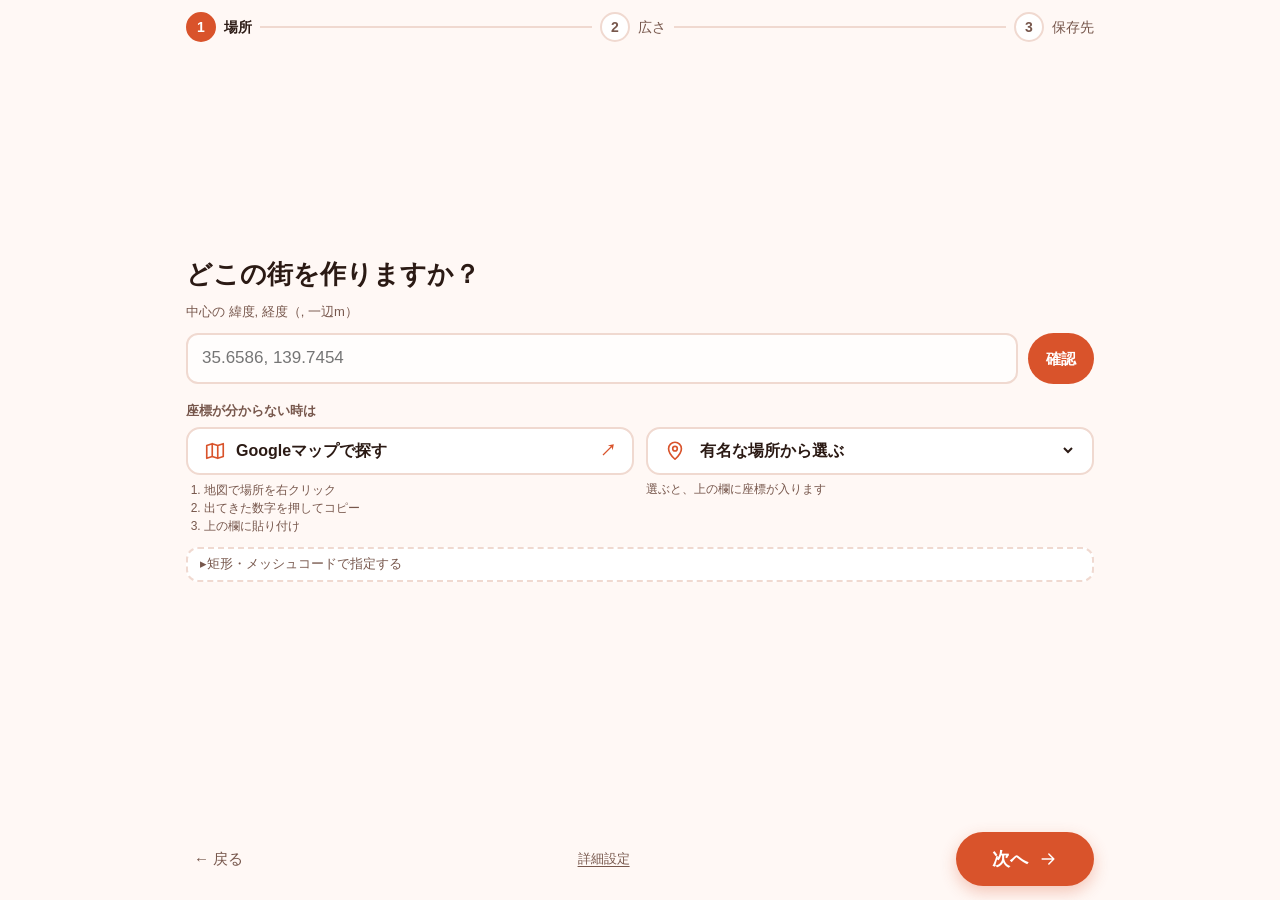
==== plateau_blend/web/index.html @ 2f255ffb "GUIをpywebviewの一問ずつ画面で作り直す 既定の起動を新しい画面にし、--legacyと起動失敗時は今のTk画面を使う。 仕様は docs/gui_v2_spec.md。Workbenchの" ====
<!doctype html>
<html lang="ja">
<head>
<meta charset="utf-8">
<meta name="viewport" content="width=device-width, initial-scale=1">
<title>PLATEAU → Blender Bridge</title>
<link rel="stylesheet" href="app.css">
</head>
<body>
<svg width="0" height="0" style="position:absolute" aria-hidden="true">
  <symbol id="i-cube" viewBox="0 0 24 24"><path d="M12 2 3 7v10l9 5 9-5V7l-9-5zM3 7l9 5 9-5M12 12v10"/></symbol>
  <symbol id="i-check" viewBox="0 0 24 24"><path d="m5 12.5 4.5 4.5L19 7.5"/></symbol>
  <symbol id="i-cross" viewBox="0 0 24 24"><path d="M6 6l12 12M18 6 6 18"/></symbol>
  <symbol id="i-arrow" viewBox="0 0 24 24"><path d="M5 12h14M13 6l6 6-6 6"/></symbol>
  <symbol id="i-map" viewBox="0 0 24 24"><path d="M9 4 3 6v14l6-2 6 2 6-2V4l-6 2-6-2zM9 4v14M15 6v14"/></symbol>
  <symbol id="i-pin" viewBox="0 0 24 24"><path d="M12 21s-7-6.2-7-11.5A7 7 0 0 1 19 9.5C19 14.8 12 21 12 21z"/><circle cx="12" cy="9.5" r="2.5"/></symbol>
  <symbol id="i-blender" viewBox="0 0 24 24"><circle cx="14" cy="13" r="6"/><circle cx="14" cy="13" r="2"/><path d="M8 13H3M9.5 8.5 5 5"/></symbol>
</svg>

<div class="win">
  <div class="body">
    <div class="stepper" id="stepper">
      <button type="button" data-step="1" class="on"><span class="n">1</span>場所</button><span class="line"></span>
      <button type="button" data-step="2"><span class="n">2</span>広さ</button><span class="line"></span>
      <button type="button" data-step="3"><span class="n">3</span>保存先</button>
    </div>

    <div class="banner" id="blender-banner" hidden>
      <b>Blenderが見つかりません</b>
      <button type="button" class="ghost" id="get-blender">Blenderを入手する（公式サイト）</button>
      <button type="button" class="ghost" id="rescan">入れたら再スキャン</button>
    </div>

    <div class="views">
      <section class="view" id="view-input">
        <div class="wz" data-wz="1">
          <h1 class="q">どこの街を作りますか？</h1>
          <label class="field-label" id="area-label" for="area-input">中心の 緯度, 経度（, 一辺m）</label>
          <div class="field">
            <input id="area-input" type="text" autocomplete="off" spellcheck="false" placeholder="35.6586, 139.7454">
            <button type="button" class="next small" id="check-place">確認</button>
          </div>
          <p class="result" id="place-info" role="status" aria-live="polite" hidden></p>
          <p class="error" id="place-error" role="alert" hidden>場所を選ぶか、座標を入れてください</p>
          <div class="helpers">
            <p class="helpers-title">座標が分からない時は</p>
            <div class="helper-row">
              <div class="helper">
                <button type="button" class="helper-btn" id="maps-open">
                  <svg class="ic"><use href="#i-map"/></svg><span>Googleマップで探す</span><span class="ext">↗</span>
                </button>
                <ol class="mini-steps">
                  <li>地図で場所を右クリック</li>
                  <li>出てきた数字を押してコピー</li>
                  <li>上の欄に貼り付け</li>
                </ol>
              </div>
              <div class="helper">
                <label class="helper-btn select-btn">
                  <svg class="ic"><use href="#i-pin"/></svg>
                  <select id="place-select" aria-label="有名な場所から選ぶ">
                    <option value="">有名な場所から選ぶ</option>
                  </select>
                </label>
                <p class="mini-note">選ぶと、上の欄に座標が入ります</p>
              </div>
            </div>
          </div>
          <details class="more" id="more-modes">
            <summary>矩形・メッシュコードで指定する</summary>
            <div class="modes" id="modes" role="radiogroup" aria-label="指定のしかた">
              <button type="button" role="radio" data-mode="center" aria-checked="true">中心点</button>
              <button type="button" role="radio" data-mode="bbox" aria-checked="false">矩形</button>
              <button type="button" role="radio" data-mode="mesh" aria-checked="false">メッシュコード</button>
            </div>
            <p class="hint" id="area-hint"></p>
          </details>
        </div>

        <div class="wz" data-wz="2" hidden>
          <h1 class="q" id="size-question">どのくらいの広さにしますか？</h1>
          <p class="qs" id="size-lead">広いほど時間がかかります。迷ったら真ん中の「標準」で大丈夫です。</p>
          <div class="sizes" id="sizes" role="radiogroup" aria-label="広さ"></div>
          <p class="note-box" id="size-fixed" hidden>広さは入力した範囲で決まります。</p>
        </div>

        <div class="wz" data-wz="3" hidden>
          <h1 class="q">ここに保存します</h1>
          <div class="saveloc" id="saveloc" role="radiogroup" aria-label="保存場所">
            <button type="button" role="radio" data-kind="documents" aria-checked="true">ドキュメント</button>
            <button type="button" role="radio" data-kind="app" aria-checked="false">アプリのフォルダ</button>
            <button type="button" role="radio" data-kind="other" aria-checked="false">その他…</button>
          </div>
          <div class="file">
            <div class="fname" id="output-name" title="">scene.blend</div>
            <div class="ffolder" id="output-folder" title=""></div>
            <button type="button" class="ghost" id="choose-output">変更</button>
          </div>
          <dl class="summary">
            <dt>場所</dt><dd id="summary-place" title="">—</dd>
            <dt>広さ</dt><dd id="summary-area" title="">—</dd>
          </dl>
          <p class="hint" id="rename-note" hidden></p>
          <p class="error" id="start-error" role="alert" hidden></p>
        </div>
      </section>

      <section class="view run" id="view-run" hidden>
        <div class="ring">
          <svg viewBox="0 0 36 36" aria-hidden="true">
            <circle cx="18" cy="18" r="15.5" fill="none" stroke="#F0D9D0" stroke-width="3"/>
            <circle id="ring-progress" cx="18" cy="18" r="15.5" fill="none" stroke="#D9532B"
                    stroke-width="3" stroke-linecap="round" pathLength="100" stroke-dasharray="25 100"/>
          </svg>
          <span id="ring-label">1/4</span>
        </div>
        <p class="stage-txt" id="stage-text">データを探しています…</p>
        <p id="run-summary">—</p>
        <div class="run-actions">
          <button type="button" class="cancel" id="btn-cancel">中止する</button>
          <button type="button" class="linkbtn" id="btn-run-log">くわしく見る</button>
        </div>
      </section>

      <section class="view party" id="view-done" hidden>
        <div class="cube"><svg class="ic"><use href="#i-cube"/></svg></div>
        <h1 class="q">街ができました！</h1>
        <p class="done-name" id="done-name" title="">—</p>
        <p class="done-folder" id="done-folder" title=""></p>
        <button type="button" class="next" id="btn-open-result">
          <svg class="ic"><use href="#i-blender"/></svg>Blenderで街を開く
        </button>
        <div class="where">
          <button type="button" class="linkbtn" id="btn-open-folder">保存したフォルダを開く</button>
          　・　
          <button type="button" class="linkbtn" id="btn-again">別の街を作る</button>
        </div>
      </section>

      <section class="view message" id="view-cancelled" hidden>
        <div class="badge neutral">■</div>
        <h1 class="q">中止しました</h1>
        <p class="qs" id="cancelled-text"></p>
        <div class="message-actions">
          <button type="button" class="next" id="btn-retry-cancelled">もう一度作る</button>
          <button type="button" class="linkbtn" data-open-log>くわしく見る</button>
        </div>
      </section>

      <section class="view message" id="view-failed" hidden>
        <div class="badge bad">✗</div>
        <h1 class="q" id="failed-title">作れませんでした</h1>
        <p class="qs" id="failed-text"></p>
        <div class="message-actions">
          <button type="button" class="next" id="btn-retry-failed">もう一度作る</button>
          <button type="button" class="linkbtn" data-open-log>くわしく見る</button>
          <button type="button" class="linkbtn" id="btn-save-log">ログを保存</button>
        </div>
      </section>

      <section class="view advanced" id="view-advanced" hidden>
        <div class="adv-head">
          <h1 class="q">詳細設定</h1>
          <button type="button" class="back" id="btn-adv-back">← 戻る</button>
        </div>
        <div class="adv-grid">
          <label for="adv-output">保存先（フルパス）</label>
          <div class="row">
            <input id="adv-output" type="text" autocomplete="off" spellcheck="false">
            <button type="button" class="ghost" id="adv-output-browse">参照</button>
          </div>
          <label for="adv-blender">Blender本体</label>
          <div class="row">
            <input id="adv-blender" type="text" autocomplete="off" spellcheck="false">
            <button type="button" class="ghost" id="adv-blender-browse">参照</button>
          </div>
          <label for="adv-nusamai">nusamai CLI</label>
          <div class="row">
            <input id="adv-nusamai" type="text" autocomplete="off" spellcheck="false">
            <button type="button" class="ghost" id="adv-nusamai-browse">参照</button>
          </div>
          <label for="adv-epsg">EPSG</label>
          <input id="adv-epsg" type="text" autocomplete="off" spellcheck="false">
          <label for="adv-lod">建物LOD</label>
          <select id="adv-lod">
            <option value="min_lod">min_lod</option>
            <option value="max_lod">max_lod</option>
            <option value="textured_max_lod" selected>textured_max_lod</option>
          </select>
          <label for="adv-zoom">航空写真ズーム</label>
          <select id="adv-zoom">
            <option value="14">14</option><option value="15">15</option>
            <option value="16">16</option><option value="17">17</option>
            <option value="18" selected>18</option>
          </select>
          <label for="adv-dem">地形のサンプル密度</label>
          <select id="adv-dem">
            <option value="40">40</option><option value="60">60</option>
            <option value="100" selected>100</option><option value="160">160</option>
            <option value="256">256</option>
          </select>
          <label for="adv-axis">OBJ座標軸</label>
          <select id="adv-axis">
            <option value="auto" selected>auto</option>
            <option value="xyz">xyz</option>
            <option value="yxz">yxz</option>
          </select>
          <span></span>
          <label class="check"><input type="checkbox" id="adv-clip" checked> 矩形範囲で建物を切り出す</label>
        </div>
        <div class="adv-actions">
          <button type="button" class="ghost" id="adv-preview">取得対象の確認</button>
          <button type="button" class="ghost" id="adv-diagnose">環境診断</button>
          <button type="button" class="ghost" id="adv-smoke">Blender自己診断</button>
          <button type="button" class="ghost" id="adv-manual">手動OBJモード</button>
          <button type="button" class="ghost" id="adv-rescan">Blender / CLIを再スキャン</button>
        </div>
        <div class="log-head">
          <span>ログ</span>
          <span>
            <button type="button" class="linkbtn" id="adv-save-log">ログを保存</button>
            　・　
            <button type="button" class="linkbtn" id="adv-copy-log">ログをコピー</button>
          </span>
        </div>
        <textarea id="adv-log" class="log" readonly aria-label="ログ"></textarea>
        <p class="foot">PLATEAU → Blender Bridge <span id="foot-version"></span>　データ出典: Project PLATEAU / 国土地理院。公開時は利用条件をご確認ください。</p>
      </section>
    </div>

    <div class="nav" id="nav">
      <button type="button" class="back" id="btn-back">← 戻る</button>
      <button type="button" class="linkbtn" id="btn-advanced">詳細設定</button>
      <button type="button" class="next" id="btn-next"><span id="next-label">次へ</span> <svg class="ic"><use href="#i-arrow"/></svg></button>
    </div>
  </div>
</div>
<script src="app.js"></script>
</body>
</html>
---- plateau_blend/web/app.css ----
/* B. 一問ずつのウィザード（docs/gui_v2_directions/directions.html の #B が土台）
   v2.1: 730x580 でも入力・作成中・完了・中止・失敗は縦スクロールを出さない。詳細設定だけスクロールする。 */
:root{
  --p:#D9532B;--p2:#FFDBCF;--ink:#2B1A14;--soft:#FFF8F5;--line:#F0D9D0;--muted:#77574C;
  --ok:#2E7D4F;--bad:#8A2B18;--ok-bg:#E7F5EC;--bad-bg:#FFEDE8;
  --grey:#5F5450;--grey-bg:#F1EEEC;--grey-line:#D9D2CE;
}
*{box-sizing:border-box}
[hidden]{display:none!important}
html,body{height:100%}
body{
  margin:0;overflow:hidden;background:var(--soft);color:var(--ink);
  font-family:"BIZ UDPGothic","Yu Gothic UI",sans-serif;
  font-size:15px;line-height:1.45;
}
button{font:inherit;color:inherit}
input,select,textarea{font:inherit;color:inherit}
svg.ic{
  width:20px;height:20px;flex:none;fill:none;stroke:currentColor;stroke-width:1.8;
  stroke-linecap:round;stroke-linejoin:round;
}

.win{height:100%;background:var(--soft)}
.body{
  height:100%;max-width:980px;margin:0 auto;padding:8px 36px 14px;
  display:flex;flex-direction:column;gap:6px;
}

/* 手順バー */
.stepper{display:flex;align-items:center;gap:8px;margin:4px 0 6px;flex:none}
.stepper button{
  all:unset;cursor:pointer;display:flex;gap:8px;align-items:center;font-size:14px;
  color:var(--muted);border-radius:8px;
}
.stepper button:focus-visible{outline:2px solid var(--p);outline-offset:2px}
.stepper .n{
  width:30px;height:30px;border-radius:50%;border:2px solid var(--line);
  display:grid;place-items:center;font-weight:700;background:#fff;
}
.stepper .line{flex:1;height:2px;background:var(--line)}
.stepper .on{color:var(--ink);font-weight:700}
.stepper .on .n{background:var(--p);border-color:var(--p);color:#fff}
.stepper .past .n{background:var(--p2);border-color:var(--p2);color:var(--p)}
.stepper button[data-ahead="true"]{opacity:.55}
.stepper button:disabled{cursor:default}

/* 画面の入れ物（スクロールさせない） */
.views{flex:1;min-height:0;display:flex;flex-direction:column}
.view{flex:1;min-height:0;display:flex;flex-direction:column;overflow:hidden}
.view.advanced{overflow-y:auto;display:block;padding-right:6px}

/* 質問 */
.wz{display:flex;flex-direction:column;gap:8px;min-height:0}
.q{font-size:26px;font-weight:700;margin:0;line-height:1.25}
.qs{color:var(--muted);margin:0 0 6px;font-size:14px}

/* 1問目 */
.field-label{display:block;font-size:13px;color:var(--muted)}
.field{display:flex;gap:10px;align-items:stretch}
.field input{
  flex:1;min-width:0;border:2px solid var(--line);border-radius:12px;padding:11px 14px;
  font-size:17px;background:#FFFDFC;
}
.field input:focus{outline:none;border-color:var(--p);box-shadow:0 0 0 4px rgba(217,83,43,.12)}
/* 座標が分からない時の2つの逃げ道。同じ形のボタンを並べる */
.helpers{margin-top:6px}
.helpers-title{margin:0 0 6px;font-size:13px;font-weight:700;color:var(--muted)}
.helper-row{display:grid;grid-template-columns:1fr 1fr;gap:12px}
.helper{display:flex;flex-direction:column;gap:6px;min-width:0}
.helper-btn{
  display:flex;align-items:center;gap:10px;width:100%;min-height:48px;padding:10px 16px;
  border:2px solid var(--line);border-radius:14px;background:#fff;color:var(--ink);
  font:inherit;font-size:16px;font-weight:700;cursor:pointer;text-align:left;
}
.helper-btn .ic{color:var(--p);width:22px;height:22px}
.helper-btn .ext{margin-left:auto;color:var(--p)}
.helper-btn:hover,.helper-btn:focus-within{border-color:var(--p);background:#FFF1EC}
.helper-btn:focus-visible{outline:2px solid var(--p);outline-offset:2px}
.select-btn select{
  flex:1;min-width:0;border:0;background:transparent;font:inherit;font-weight:700;cursor:pointer;
  padding:0;outline:none;
}
.mini-steps{margin:0;padding-left:1.5em;font-size:12px;color:var(--muted);line-height:1.5}
.mini-note{margin:0;font-size:12px;color:var(--muted)}

.more{border:2px dashed var(--line);border-radius:12px;padding:6px 12px;background:#fff}
.more>summary{cursor:pointer;font-size:13px;color:var(--muted);list-style:none}
.more>summary::-webkit-details-marker{display:none}
.more>summary::before{content:"▸ ";display:inline-block}
.more[open]>summary::before{content:"▾ "}
.modes{
  display:inline-flex;border:2px solid var(--line);border-radius:999px;overflow:hidden;
  margin:8px 0 6px;background:#fff;
}
.modes button{border:0;background:#fff;padding:6px 16px;font-size:13px;cursor:pointer;color:var(--muted)}
.modes button+button{border-left:1px solid var(--line)}
.modes button[aria-checked="true"]{background:var(--p2);color:var(--ink);font-weight:700}
.modes button:focus-visible{outline:2px solid var(--p);outline-offset:-2px}
.hint{color:var(--muted);font-size:12px;margin:2px 0 0}
.muted{color:var(--muted);font-size:13px}

.result{margin:0;padding:8px 12px;border-radius:10px;font-size:13px;white-space:pre-line}
.result.ok{background:var(--ok-bg);border:1px solid #BFE3CC;color:#1E5E39}
.result.bad{background:var(--bad-bg);border:1px solid #F6C7B6;color:var(--bad)}
.result.unknown{background:var(--grey-bg);border:1px solid var(--grey-line);color:var(--grey)}
.result.ok::before{content:"✓ ";font-weight:700}
.result.bad::before{content:"✗ ";font-weight:700}
.result.unknown::before{content:"! ";font-weight:700}
.error{
  margin:0;padding:8px 12px;border-radius:10px;font-size:13px;
  background:var(--bad-bg);border:1px solid #F6C7B6;color:var(--bad);
}
.error::before{content:"✗ ";font-weight:700}

/* 広さ */
.sizes{display:grid;grid-template-columns:repeat(3,1fr);gap:12px;margin-top:4px}
.sizes.four{grid-template-columns:repeat(4,1fr);gap:8px}
.sizes .pick{align-items:center;text-align:center;padding:16px 10px}
.sizes.four .pick{padding:12px 6px}
.sizes .sq{
  background:repeating-linear-gradient(45deg,#F6C7B6 0 6px,#FBE3DA 6px 12px);
  border-radius:6px;margin-bottom:6px;
}
.sizes .sq.free{background:none;border:2px dashed var(--muted)}
.sizes b{font-size:19px}
.sizes.four b{font-size:15px;line-height:1.3;overflow-wrap:anywhere}
.note-box{background:#fff;border:2px solid var(--line);border-radius:14px;padding:16px 18px;margin:0;font-size:15px}

.pick{
  background:#fff;border:2px solid var(--line);border-radius:16px;
  font-size:15px;display:flex;flex-direction:column;gap:4px;
  text-align:left;cursor:pointer;
}
.pick small{color:var(--muted);font-size:12px}
.pick:hover{border-color:var(--p2)}
.pick.sel{border-color:var(--p);background:#FFF1EC;box-shadow:0 0 0 4px rgba(217,83,43,.12)}
.pick:focus-visible{outline:2px solid var(--p);outline-offset:2px}

/* 3問目 */
.saveloc{display:inline-flex;border:2px solid var(--line);border-radius:999px;overflow:hidden;background:#fff;align-self:flex-start}
.saveloc button{border:0;background:#fff;padding:7px 16px;font-size:13px;cursor:pointer;color:var(--muted)}
.saveloc button+button{border-left:1px solid var(--line)}
.saveloc button[aria-checked="true"]{background:var(--p2);color:var(--ink);font-weight:700}
.saveloc button:focus-visible{outline:2px solid var(--p);outline-offset:-2px}

.file{
  background:#fff;border:2px solid var(--line);border-radius:16px;padding:12px 16px;
  display:grid;grid-template-columns:1fr auto;gap:2px 16px;align-items:center;min-width:0;
}
.fname{font-size:19px;font-weight:700;min-width:0;white-space:nowrap;overflow:hidden;text-overflow:ellipsis;grid-column:1}
.ffolder{font-size:12px;color:var(--muted);min-width:0;white-space:nowrap;overflow:hidden;text-overflow:ellipsis;grid-column:1}
.file .ghost{grid-column:2;grid-row:1/3}
.summary{display:grid;grid-template-columns:auto 1fr;gap:4px 16px;margin:0;font-size:13px;min-width:0}
.summary dt{color:var(--muted)}
.summary dd{margin:0;min-width:0;white-space:nowrap;overflow:hidden;text-overflow:ellipsis}

.ghost{
  border:2px solid var(--line);background:#fff;border-radius:999px;padding:7px 18px;
  cursor:pointer;font-size:13px;color:var(--muted);white-space:nowrap;
}
.ghost:hover{border-color:var(--p);color:var(--ink)}
.ghost:focus-visible{outline:2px solid var(--p);outline-offset:2px}
.ghost:disabled{opacity:.5;cursor:default}

/* ナビゲーション */
.nav{display:flex;justify-content:space-between;align-items:center;gap:16px;margin-top:4px;flex:none}
.back{all:unset;cursor:pointer;color:var(--muted);font-size:15px;padding:10px 8px;border-radius:8px}
.back:disabled{opacity:.4;cursor:default}
.back:focus-visible{outline:2px solid var(--p)}
.next{
  border:0;border-radius:999px;background:var(--p);color:#fff;font-size:18px;font-weight:700;
  padding:14px 36px;display:flex;gap:10px;align-items:center;cursor:pointer;
  box-shadow:0 6px 16px rgba(217,83,43,.3);
}
.next.small{font-size:15px;padding:10px 18px;box-shadow:none;white-space:nowrap}
.next:hover{background:#C4461F}
.next:disabled{opacity:.6;cursor:default}
.next:focus-visible{outline:3px solid var(--p2);outline-offset:2px}
.linkbtn{
  border:0;background:none;cursor:pointer;font-size:13px;color:var(--muted);
  text-decoration:underline;text-underline-offset:3px;padding:4px;
}
.linkbtn:hover{color:var(--p)}

/* 作成中 */
.run{text-align:center;justify-content:center;gap:6px}
.ring{width:170px;height:170px;margin:0 auto 12px;position:relative}
.ring svg{width:170px;height:170px;transform:rotate(-90deg)}
.ring span{position:absolute;inset:0;display:grid;place-items:center;font-size:34px;font-weight:700}
.stage-txt{font-size:21px;font-weight:700;margin:0}
.run p{color:var(--muted);margin:0}
.run-actions{margin-top:18px;display:flex;gap:18px;justify-content:center;align-items:center}
.cancel{
  all:unset;cursor:pointer;display:inline-block;border:2px solid var(--line);border-radius:999px;
  padding:9px 24px;color:var(--muted);
}
.cancel:hover{border-color:var(--p);color:var(--ink)}
.cancel:disabled{opacity:.5;cursor:default}
.cancel:focus-visible{outline:2px solid var(--p)}

/* 完了 */
.party{text-align:center;justify-content:center;gap:4px}
.party .q{font-size:30px}
.party .cube{
  width:104px;height:104px;margin:0 auto 12px;border-radius:28px;
  background:linear-gradient(140deg,#FFB59C,#D9532B);display:grid;place-items:center;
  color:#fff;transform:rotate(-6deg);
}
.party .cube svg{width:56px;height:56px}
.done-name{
  font-size:19px;font-weight:700;margin:0;max-width:100%;
  white-space:nowrap;overflow:hidden;text-overflow:ellipsis;
}
.done-folder{
  font-size:12px;color:var(--muted);margin:0;max-width:100%;
  white-space:nowrap;overflow:hidden;text-overflow:ellipsis;
}
.party .next{margin:16px auto 0}
.party .where{margin-top:10px;font-size:13px;color:var(--muted)}

/* 中止・失敗 */
.message{justify-content:center;text-align:center;gap:6px}
.badge{
  width:68px;height:68px;border-radius:50%;display:grid;place-items:center;
  margin:0 auto 8px;font-size:30px;font-weight:700;
}
.badge.neutral{background:var(--p2);color:var(--p)}
.badge.bad{background:var(--bad-bg);color:var(--bad);border:2px solid #F6C7B6}
.message .q{font-size:24px}
.message .qs{max-width:640px;margin:0 auto;white-space:pre-line;overflow-wrap:anywhere}
.message-actions{display:flex;gap:18px;justify-content:center;align-items:center;margin-top:18px;flex-wrap:wrap}
.message-actions .next{padding:11px 28px;font-size:16px}

/* Blender が見つからない帯（1行） */
.banner{
  display:flex;gap:10px;align-items:center;background:#FFF1EC;border:2px solid var(--p2);
  border-radius:12px;padding:8px 14px;flex:none;overflow:hidden;white-space:nowrap;
}
.banner b{font-size:14px;flex:none}
.banner .ghost{padding:5px 12px;font-size:12px;flex:none}

/* 詳細設定（ここだけスクロールする） */
.advanced{padding-top:2px}
.adv-head{display:flex;justify-content:space-between;align-items:baseline;gap:12px}
.adv-head .q{font-size:22px;margin-bottom:10px}
.adv-grid{display:grid;grid-template-columns:150px 1fr;gap:6px 14px;align-items:center;font-size:13px}
.adv-grid>label{color:var(--muted)}
.adv-grid input[type=text],.adv-grid select{
  width:100%;min-width:0;border:2px solid var(--line);border-radius:10px;padding:6px 10px;
  background:#fff;
}
.adv-grid input[type=text]:focus,.adv-grid select:focus{
  outline:none;border-color:var(--p);box-shadow:0 0 0 3px rgba(217,83,43,.12)
}
.adv-grid .row{display:flex;gap:8px;align-items:center}
.check{display:flex;gap:8px;align-items:center;color:var(--ink)}
.check input{width:18px;height:18px;accent-color:var(--p)}
.adv-actions{display:flex;gap:8px;flex-wrap:wrap;margin:12px 0 14px}
.log-head{display:flex;justify-content:space-between;align-items:center;font-size:13px;color:var(--muted);margin-bottom:4px}
.log{
  width:100%;height:180px;resize:vertical;border:2px solid var(--line);border-radius:12px;
  padding:8px 12px;background:#fff;font-family:Consolas,"Cascadia Mono",monospace;
  font-size:12px;line-height:1.45;white-space:pre-wrap;
}
.log:focus{outline:none;border-color:var(--p)}
.foot{font-size:11px;color:var(--muted);margin:12px 0 0}

/* 小さい画面（最小 730x580） */
@media (max-width:820px){
  .body{padding:8px 22px 12px}
  .q{font-size:23px}
  .sizes.four{grid-template-columns:repeat(2,1fr)}
  .adv-grid{grid-template-columns:130px 1fr}
}
@media (max-height:660px){
  body{font-size:14px}
  .body{padding:4px 28px 8px;gap:3px}
  .stepper{margin:0 0 4px}
  .stepper .n{width:26px;height:26px;font-size:13px}
  .q{font-size:21px}
  .qs{margin:0 0 2px;font-size:13px}
  .field input{padding:8px 12px;font-size:16px}
  .result{padding:6px 10px}
  .sizes .pick{padding:12px 8px}
  .sizes .sq{display:none}
  .ring{width:130px;height:130px;margin-bottom:8px}
  .ring svg{width:130px;height:130px}
  .ring span{font-size:26px}
  .stage-txt{font-size:18px}
  .party .cube{width:80px;height:80px;margin-bottom:8px}
  .party .q{font-size:26px}
  .badge{width:56px;height:56px;margin-bottom:6px;font-size:24px}
  .message .q{font-size:21px}
  .next{padding:11px 28px;font-size:17px}
  .nav{margin-top:2px}
  .banner{padding:5px 10px}
  .banner b{font-size:13px}
  .log{height:150px}
}

/* 入力の3問は、窓の縦の真ん中に置く（上に寄せると下が大きく空く） */
#view-input{justify-content:center}
#view-input .wz{gap:12px;padding-bottom:4vh}
@media (max-height:660px){
  #view-input .wz{gap:8px;padding-bottom:0}
  .helper-btn{min-height:40px;padding:7px 12px;font-size:15px}
  .mini-steps{line-height:1.35}
}
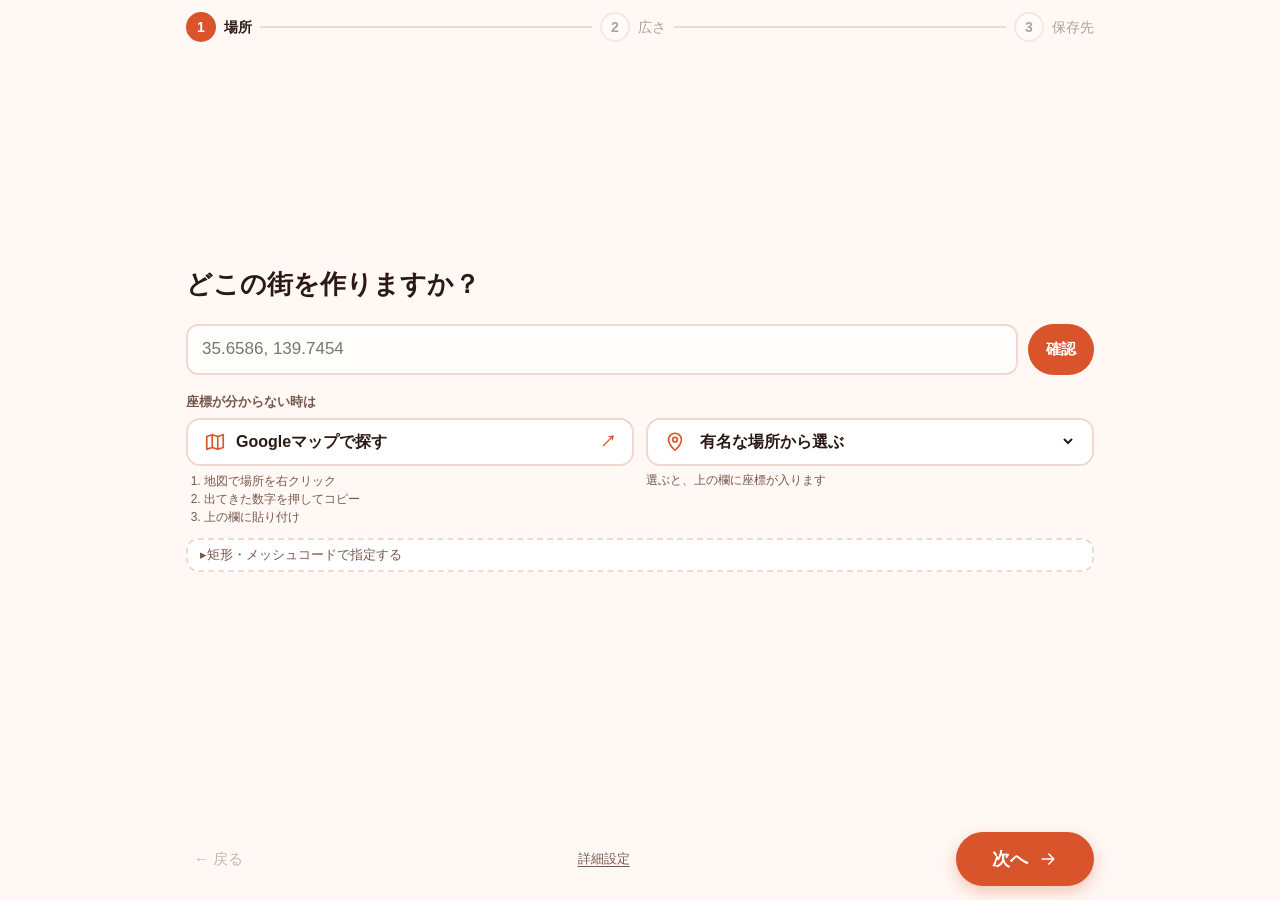
==== commit 489d7090: "v0.11.2: 保存先の既定をアプリのフォルダ（作った街）にし、説明書の画像を撮り直す Organ: claude Co-Authored-By: Claude Opus 5.5 <noreply@" ====
--- a/plateau_blend/web/index.html
+++ b/plateau_blend/web/index.html
@@ -87,8 +87,8 @@
         <div class="wz" data-wz="3" hidden>
           <h1 class="q">ここに保存します</h1>
           <div class="saveloc" id="saveloc" role="radiogroup" aria-label="保存場所">
-            <button type="button" role="radio" data-kind="documents" aria-checked="true">ドキュメント</button>
-            <button type="button" role="radio" data-kind="app" aria-checked="false">アプリのフォルダ</button>
+            <button type="button" role="radio" data-kind="app" aria-checked="true">アプリのフォルダ</button>
+            <button type="button" role="radio" data-kind="documents" aria-checked="false">ドキュメント</button>
             <button type="button" role="radio" data-kind="other" aria-checked="false">その他…</button>
           </div>
           <div class="file">
